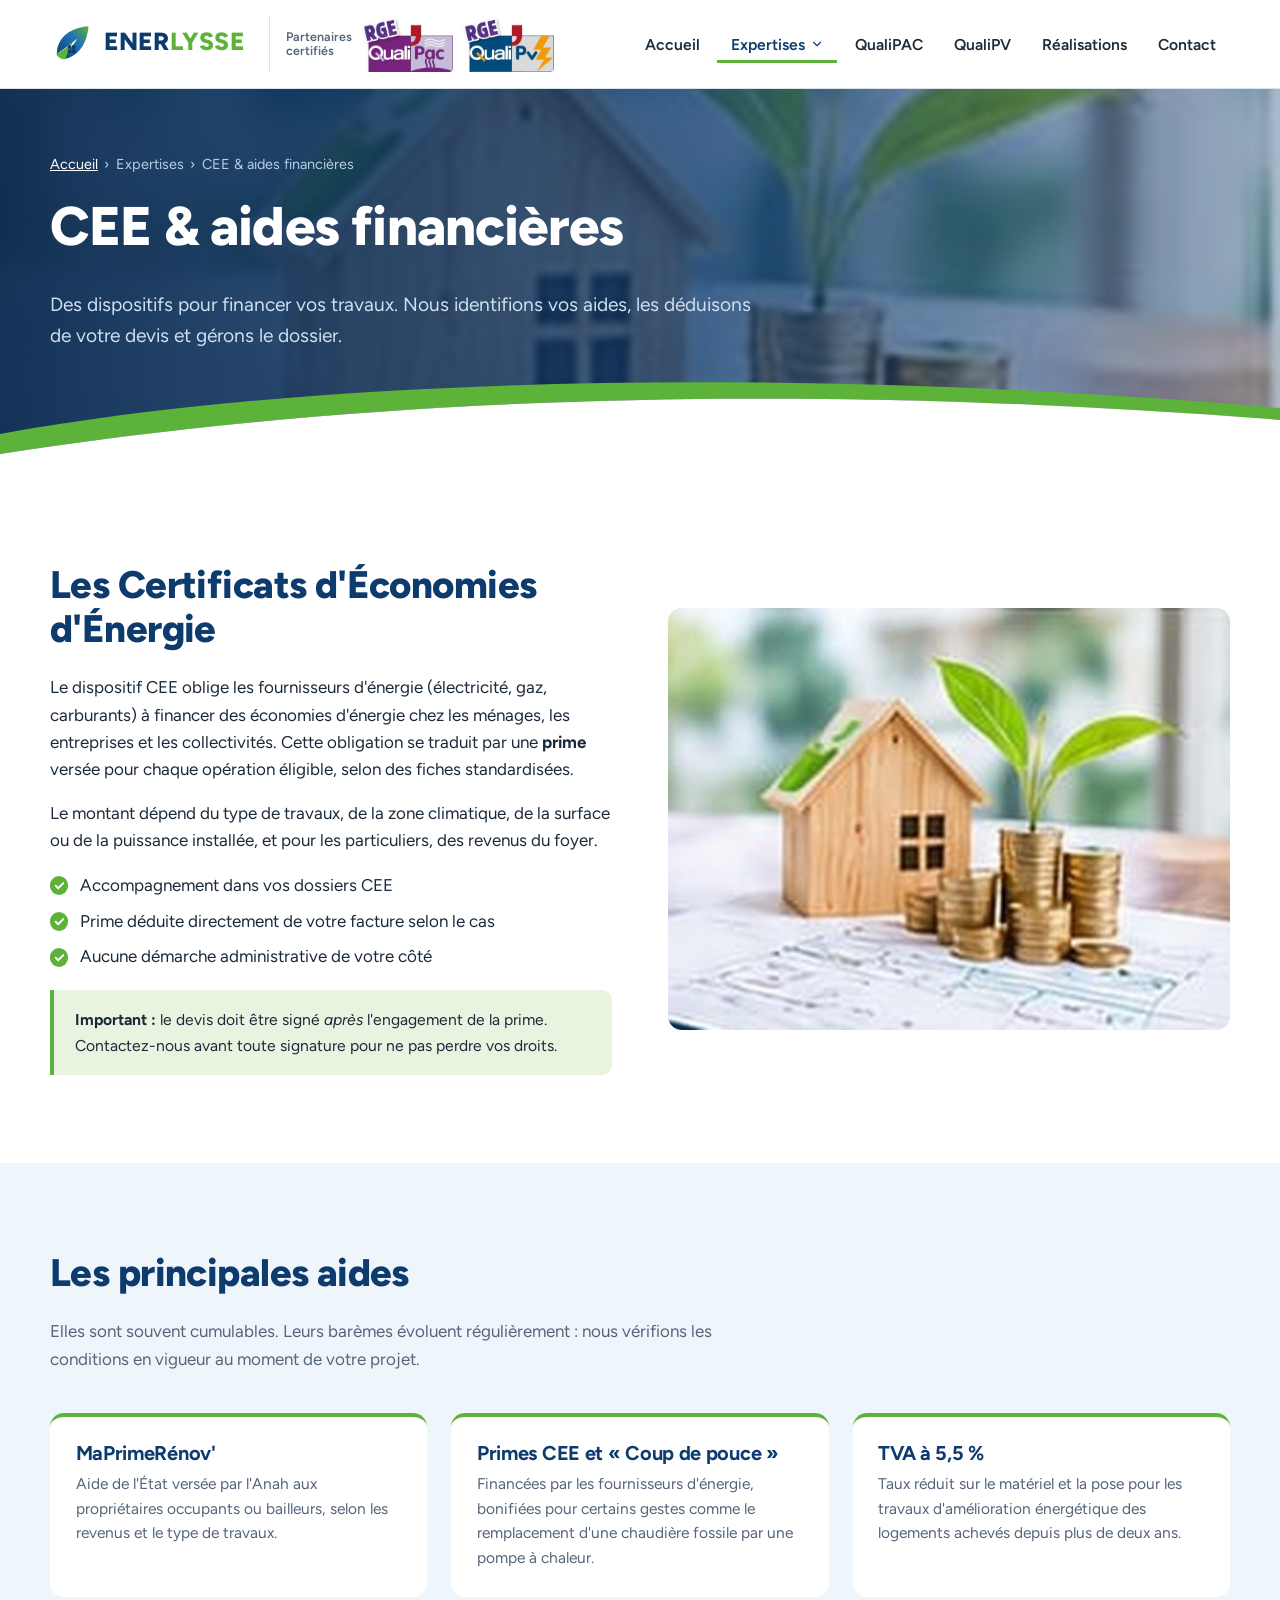
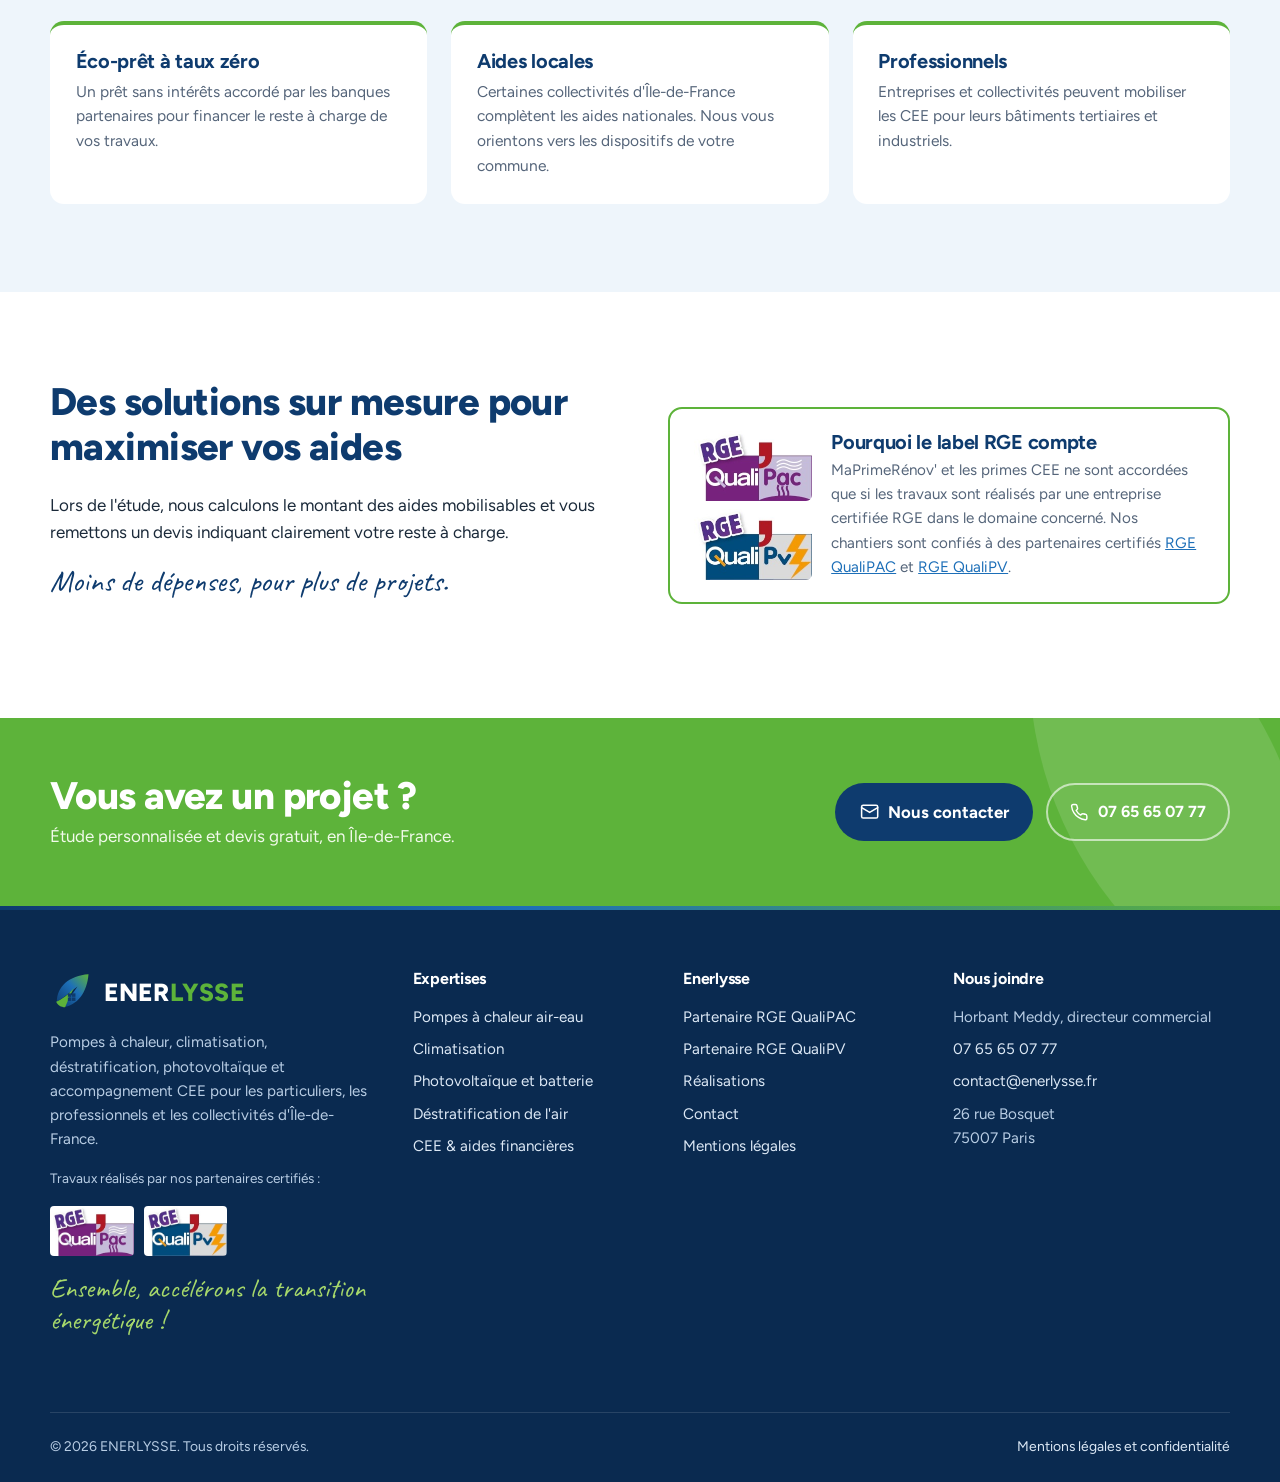
==== cee-aides.html @ 329e85dc "Version complete du site Enerlysse" ====
<!DOCTYPE html>
<html lang="fr">
<head>
<meta charset="utf-8">
<meta name="viewport" content="width=device-width, initial-scale=1">
<title>CEE, MaPrimeRénov' et aides à la rénovation énergétique | Enerlysse</title>
<meta name="description" content="Primes CEE, MaPrimeRénov', TVA réduite, éco-PTZ : Enerlysse identifie vos aides et monte vos dossiers pour vos travaux de pompe à chaleur, climatisation et déstratification.">
<meta property="og:title" content="CEE, MaPrimeRénov' et aides à la rénovation énergétique | Enerlysse">
<meta property="og:description" content="Primes CEE, MaPrimeRénov', TVA réduite, éco-PTZ : Enerlysse identifie vos aides et monte vos dossiers pour vos travaux de pompe à chaleur, climatisation et déstratification.">
<meta property="og:type" content="website">
<meta property="og:locale" content="fr_FR">
<meta name="theme-color" content="#0E3B6E">
<link rel="icon" href="assets/img/favicon.svg" type="image/svg+xml">
<link rel="preconnect" href="https://fonts.googleapis.com">
<link rel="preconnect" href="https://fonts.gstatic.com" crossorigin>
<link href="https://fonts.googleapis.com/css2?family=Caveat:wght@600&family=Figtree:wght@400;500;600;700;800&display=swap" rel="stylesheet">
<link rel="stylesheet" href="assets/css/style.css">
</head>
<body>
<a class="skip-link" href="#contenu">Aller au contenu</a>
<header class="site-header">
  <div class="wrap header-inner">
    <a class="brand" href="index.html" aria-label="Enerlysse, retour à l'accueil">
      <img src="assets/img/logo.svg" alt="" width="44" height="44">
      <span><span class="brand-name">ENER<span>LYSSE</span></span><span class="brand-tag">Énergies d'aujourd'hui pour un avenir durable</span></span>
    </a>
    <div class="header-rge" aria-label="Nos partenaires installateurs certifiés RGE">
      <span class="header-rge-label">Partenaires<br>certifiés</span>
      <a href="qualipac.html" title="Partenaire certifié RGE QualiPAC"><img src="assets/img/rge-qualipac.jpg" alt="RGE QualiPAC" width="67" height="40"></a>
      <a href="qualipv.html" title="Partenaire certifié RGE QualiPV"><img src="assets/img/rge-qualipv.jpg" alt="RGE QualiPV" width="67" height="40"></a>
    </div>
    <nav class="main-nav" id="main-nav" aria-label="Navigation principale">
      <ul>
        <li><a href="index.html">Accueil</a></li><li class="has-sub is-current"><button type="button" aria-expanded="false" aria-controls="sub-expertises">Expertises <svg class="chev" viewBox="0 0 24 24" fill="none" stroke="currentColor" stroke-width="1.9" stroke-linecap="round" stroke-linejoin="round" aria-hidden="true"><path d="m6 9 6 6 6-6"/></svg></button><ul class="submenu" id="sub-expertises"><li><a href="pompes-a-chaleur.html">Pompes à chaleur<small>Chauffage et eau chaude</small></a></li><li><a href="climatisation.html">Climatisation<small>Réversible, murale, cassette, gainable</small></a></li><li><a href="photovoltaique.html">Photovoltaïque<small>Production, autoconsommation, batterie</small></a></li><li><a href="destratification.html">Déstratification de l'air<small>Grands volumes, entrepôts, gymnases</small></a></li><li><a href="cee-aides.html" aria-current="page">CEE & aides financières<small>MaPrimeRénov', primes CEE</small></a></li></ul></li><li><a href="qualipac.html">QualiPAC</a></li><li><a href="qualipv.html">QualiPV</a></li><li><a href="realisations.html">Réalisations</a></li><li><a href="contact.html">Contact</a></li>
      </ul>
      <div class="nav-mobile-cta"><a class="btn btn-green" href="tel:+33765650777"><svg viewBox="0 0 24 24" fill="none" stroke="currentColor" stroke-width="1.9" stroke-linecap="round" stroke-linejoin="round" aria-hidden="true"><path d="M22 16.9v3a2 2 0 0 1-2.2 2 19.8 19.8 0 0 1-8.6-3.1 19.5 19.5 0 0 1-6-6A19.8 19.8 0 0 1 2.1 4.2 2 2 0 0 1 4.1 2h3a2 2 0 0 1 2 1.7c.1.9.4 1.8.7 2.7a2 2 0 0 1-.5 2.1L8 9.8a16 16 0 0 0 6 6l1.3-1.3a2 2 0 0 1 2.1-.4c.9.3 1.8.6 2.7.7a2 2 0 0 1 1.7 2Z"/></svg> 07 65 65 07 77</a></div>
    </nav>
    <a class="header-phone" href="tel:+33765650777"><svg viewBox="0 0 24 24" fill="none" stroke="currentColor" stroke-width="1.9" stroke-linecap="round" stroke-linejoin="round" aria-hidden="true"><path d="M22 16.9v3a2 2 0 0 1-2.2 2 19.8 19.8 0 0 1-8.6-3.1 19.5 19.5 0 0 1-6-6A19.8 19.8 0 0 1 2.1 4.2 2 2 0 0 1 4.1 2h3a2 2 0 0 1 2 1.7c.1.9.4 1.8.7 2.7a2 2 0 0 1-.5 2.1L8 9.8a16 16 0 0 0 6 6l1.3-1.3a2 2 0 0 1 2.1-.4c.9.3 1.8.6 2.7.7a2 2 0 0 1 1.7 2Z"/></svg> 07 65 65 07 77</a>
    <button class="nav-toggle" type="button" aria-expanded="false" aria-controls="main-nav" aria-label="Ouvrir le menu"><svg viewBox="0 0 24 24" fill="none" stroke="currentColor" stroke-width="1.9" stroke-linecap="round" stroke-linejoin="round" aria-hidden="true"><path d="M4 6h16M4 12h16M4 18h16"/></svg></button>
  </div>
</header>
<main id="contenu">
<section class="page-hero has-img" style="background-image:url(assets/img/cee-maison.jpg)">
  <div class="wrap">
    <nav class="breadcrumb" aria-label="Fil d'Ariane"><a href="index.html">Accueil</a><span aria-hidden="true">›</span>Expertises<span aria-hidden="true">›</span>CEE & aides financières</nav>
    <h1>CEE & aides financières</h1>
    <p class="lead">Des dispositifs pour financer vos travaux. Nous identifions vos aides, les déduisons de votre devis et gérons le dossier.</p>
  </div>
  <svg class="hero-swoosh" viewBox="0 0 1440 120" preserveAspectRatio="none" aria-hidden="true">
    <path d="M0 78 C 360 20, 900 10, 1440 52 L1440 64 C 900 26, 420 40, 0 98 Z" fill="#5DB33A"/>
    <path d="M0 98 C 420 40, 900 26, 1440 64 L1440 120 L0 120 Z" fill="#fff"/>
  </svg>
</section>
<section class="section">
  <div class="wrap split">
    <div>
      <h2>Les Certificats d'Économies d'Énergie</h2>
      <p>Le dispositif CEE oblige les fournisseurs d'énergie (électricité, gaz, carburants) à financer des économies d'énergie chez les ménages, les entreprises et les collectivités. Cette obligation se traduit par une <strong>prime</strong> versée pour chaque opération éligible, selon des fiches standardisées.</p>
      <p>Le montant dépend du type de travaux, de la zone climatique, de la surface ou de la puissance installée, et pour les particuliers, des revenus du foyer.</p>
      <ul class="checks">
        <li>Accompagnement dans vos dossiers CEE</li>
        <li>Prime déduite directement de votre facture selon le cas</li>
        <li>Aucune démarche administrative de votre côté</li>
      </ul>
      <div class="note"><strong>Important :</strong> le devis doit être signé <em>après</em> l'engagement de la prime. Contactez-nous avant toute signature pour ne pas perdre vos droits.</div>
    </div>
    <div class="photo"><img src="assets/img/cee-maison.jpg" alt="Maquette de maison et pièces de monnaie symbolisant les économies" width="426" height="300"></div>
  </div>
</section>

<section class="section section-sky">
  <div class="wrap">
    <div class="section-head"><h2>Les principales aides</h2><p>Elles sont souvent cumulables. Leurs barèmes évoluent régulièrement : nous vérifions les conditions en vigueur au moment de votre projet.</p></div>
    <div class="aid-grid">
      <div class="aid"><h3>MaPrimeRénov'</h3><p>Aide de l'État versée par l'Anah aux propriétaires occupants ou bailleurs, selon les revenus et le type de travaux.</p></div>
      <div class="aid"><h3>Primes CEE et « Coup de pouce »</h3><p>Financées par les fournisseurs d'énergie, bonifiées pour certains gestes comme le remplacement d'une chaudière fossile par une pompe à chaleur.</p></div>
      <div class="aid"><h3>TVA à 5,5 %</h3><p>Taux réduit sur le matériel et la pose pour les travaux d'amélioration énergétique des logements achevés depuis plus de deux ans.</p></div>
      <div class="aid"><h3>Éco-prêt à taux zéro</h3><p>Un prêt sans intérêts accordé par les banques partenaires pour financer le reste à charge de vos travaux.</p></div>
      <div class="aid"><h3>Aides locales</h3><p>Certaines collectivités d'Île-de-France complètent les aides nationales. Nous vous orientons vers les dispositifs de votre commune.</p></div>
      <div class="aid"><h3>Professionnels</h3><p>Entreprises et collectivités peuvent mobiliser les CEE pour leurs bâtiments tertiaires et industriels.</p></div>
    </div>
  </div>
</section>

<section class="section">
  <div class="wrap split reverse">
    <div class="cert-card"><div class="cert-logos"><a href="qualipac.html"><img src="assets/img/rge-qualipac.jpg" alt="RGE QualiPAC" width="118" height="70"></a><a href="qualipv.html"><img src="assets/img/rge-qualipv.jpg" alt="RGE QualiPV" width="118" height="70"></a></div><div><h3>Pourquoi le label RGE compte</h3><p>MaPrimeRénov' et les primes CEE ne sont accordées que si les travaux sont réalisés par une entreprise certifiée RGE dans le domaine concerné. Nos chantiers sont confiés à des partenaires certifiés <a href="qualipac.html">RGE QualiPAC</a> et <a href="qualipv.html">RGE QualiPV</a>.</p></div></div>
    <div>
      <h2>Des solutions sur mesure pour maximiser vos aides</h2>
      <p>Lors de l'étude, nous calculons le montant des aides mobilisables et vous remettons un devis indiquant clairement votre reste à charge.</p>
      <p class="script">Moins de dépenses, pour plus de projets.</p>
    </div>
  </div>
</section>

<section class="cta-band">
  <div class="wrap cta-inner">
    <div>
      <h2>Vous avez un projet&nbsp;?</h2>
      <p>Étude personnalisée et devis gratuit, en Île-de-France.</p>
    </div>
    <div style="display:flex;gap:.8rem;flex-wrap:wrap">
      <a class="btn btn-navy" href="contact.html"><svg viewBox="0 0 24 24" fill="none" stroke="currentColor" stroke-width="1.9" stroke-linecap="round" stroke-linejoin="round" aria-hidden="true"><rect x="2" y="4" width="20" height="16" rx="2"/><path d="m22 7-10 6L2 7"/></svg> Nous contacter</a>
      <a class="btn btn-ghost" href="tel:+33765650777"><svg viewBox="0 0 24 24" fill="none" stroke="currentColor" stroke-width="1.9" stroke-linecap="round" stroke-linejoin="round" aria-hidden="true"><path d="M22 16.9v3a2 2 0 0 1-2.2 2 19.8 19.8 0 0 1-8.6-3.1 19.5 19.5 0 0 1-6-6A19.8 19.8 0 0 1 2.1 4.2 2 2 0 0 1 4.1 2h3a2 2 0 0 1 2 1.7c.1.9.4 1.8.7 2.7a2 2 0 0 1-.5 2.1L8 9.8a16 16 0 0 0 6 6l1.3-1.3a2 2 0 0 1 2.1-.4c.9.3 1.8.6 2.7.7a2 2 0 0 1 1.7 2Z"/></svg> 07 65 65 07 77</a>
    </div>
  </div>
</section>
</main>
<footer class="site-footer">
  <div class="wrap">
    <div class="footer-grid">
      <div>
        <a class="brand" href="index.html"><img src="assets/img/logo.svg" alt="" width="40" height="40"><span class="brand-name">ENER<span>LYSSE</span></span></a>
        <p style="margin-top:1rem">Pompes à chaleur, climatisation, déstratification, photovoltaïque et accompagnement CEE pour les particuliers, les professionnels et les collectivités d'Île-de-France.</p>
        <p class="footer-rge-note">Travaux réalisés par nos partenaires certifiés :</p><div class="footer-certs"><a href="qualipac.html"><img src="assets/img/rge-qualipac.jpg" alt="RGE QualiPAC" width="84" height="50"></a><a href="qualipv.html"><img src="assets/img/rge-qualipv.jpg" alt="RGE QualiPV" width="84" height="50"></a></div>
        <p class="script">Ensemble, accélérons la transition énergétique&nbsp;!</p>
      </div>
      <div>
        <h3>Expertises</h3>
        <ul>
          <li><a href="pompes-a-chaleur.html">Pompes à chaleur air-eau</a></li>
          <li><a href="climatisation.html">Climatisation</a></li>
          <li><a href="photovoltaique.html">Photovoltaïque et batterie</a></li>
          <li><a href="destratification.html">Déstratification de l'air</a></li>
          <li><a href="cee-aides.html">CEE & aides financières</a></li>
        </ul>
      </div>
      <div>
        <h3>Enerlysse</h3>
        <ul>
          <li><a href="qualipac.html">Partenaire RGE QualiPAC</a></li>
          <li><a href="qualipv.html">Partenaire RGE QualiPV</a></li>
          <li><a href="realisations.html">Réalisations</a></li>
          <li><a href="contact.html">Contact</a></li>
          <li><a href="mentions-legales.html">Mentions légales</a></li>
        </ul>
      </div>
      <div>
        <h3>Nous joindre</h3>
        <ul>
          <li>Horbant Meddy, directeur commercial</li>
          <li><a href="tel:+33765650777">07 65 65 07 77</a></li>
          <li><a href="mailto:contact@enerlysse.fr">contact@enerlysse.fr</a></li>
          <li>26 rue Bosquet<br>75007 Paris</li>
        </ul>
      </div>
    </div>
    <div class="footer-bottom">
      <span>© <span id="year">2026</span> ENERLYSSE. Tous droits réservés.</span>
      <a href="mentions-legales.html">Mentions légales et confidentialité</a>
    </div>
  </div>
</footer>
<script src="assets/js/main.js"></script>
</body>
</html>
---- assets/css/style.css ----
/* ==========================================================
   ENERLYSSE — Feuille de style principale
   Couleurs reprises de la plaquette (bleu marine + vert feuille)
   ========================================================== */

:root {
  --navy: #0E3B6E;
  --navy-deep: #0A2A50;
  --blue: #1D6FB8;
  --green: #5DB33A;
  --green-dark: #3F8A22;
  --green-soft: #E8F4DF;
  --sky: #EEF5FB;
  --ink: #1B2A3A;
  --muted: #55657A;
  --line: #D9E3EE;
  --white: #FFFFFF;

  --font: "Figtree", system-ui, -apple-system, "Segoe UI", Roboto, sans-serif;
  --script: "Caveat", "Segoe Script", cursive;

  --wrap: 1180px;
  --radius: 14px;
  --header-h: 76px;
}

*,
*::before,
*::after { box-sizing: border-box; }

html { scroll-behavior: smooth; scroll-padding-top: calc(var(--header-h) + 12px); }
@media (prefers-reduced-motion: reduce) {
  html { scroll-behavior: auto; }
  *, *::before, *::after { animation: none !important; transition: none !important; }
}

body {
  margin: 0;
  font-family: var(--font);
  font-size: 1.0625rem;
  line-height: 1.6;
  color: var(--ink);
  background: var(--white);
  -webkit-font-smoothing: antialiased;
}

img, video { max-width: 100%; display: block; }
a { color: var(--blue); }
a:hover { color: var(--navy); }

:focus-visible { outline: 3px solid var(--green); outline-offset: 3px; border-radius: 4px; }

h1, h2, h3, h4 { line-height: 1.15; margin: 0 0 .6em; color: var(--navy); letter-spacing: -0.015em; }
h1 { font-size: clamp(2.1rem, 4.4vw, 3.4rem); font-weight: 800; }
h2 { font-size: clamp(1.7rem, 3vw, 2.4rem); font-weight: 800; }
h3 { font-size: 1.25rem; font-weight: 700; }
p { margin: 0 0 1em; }

.wrap { width: min(100% - 2.5rem, var(--wrap)); margin-inline: auto; }
.narrow { max-width: 68ch; }
.lead { font-size: 1.2rem; color: var(--muted); max-width: 60ch; }
.script { font-family: var(--script); font-size: 1.9rem; color: var(--navy); line-height: 1.2; }

.skip-link { position: absolute; left: -9999px; top: 0; background: var(--navy); color: #fff; padding: .7rem 1rem; z-index: 200; }
.skip-link:focus { left: 1rem; top: 1rem; }

/* ---------- Boutons ---------- */
.btn {
  display: inline-flex; align-items: center; gap: .55rem;
  padding: .85rem 1.4rem; border-radius: 999px;
  font-weight: 700; font-size: 1rem; text-decoration: none;
  border: 2px solid transparent; cursor: pointer; font-family: inherit;
  transition: background-color .2s, color .2s, border-color .2s;
}
.btn svg { width: 1.15em; height: 1.15em; flex: none; }
.btn-green { background: var(--green); color: #fff; }
.btn-green:hover { background: var(--green-dark); color: #fff; }
.btn-ghost { border-color: rgba(255,255,255,.6); color: #fff; }
.btn-ghost:hover { background: #fff; color: var(--navy); }
.btn-navy { background: var(--navy); color: #fff; }
.btn-navy:hover { background: var(--navy-deep); color: #fff; }

/* ---------- En-tête ---------- */
.site-header {
  position: sticky; top: 0; z-index: 100;
  background: rgba(255,255,255,.97);
  border-bottom: 1px solid var(--line);
  backdrop-filter: saturate(1.4) blur(6px);
}
.header-inner { display: flex; align-items: center; justify-content: space-between; gap: 1.5rem; min-height: var(--header-h); }

.brand { display: flex; align-items: center; gap: .6rem; text-decoration: none; }
.brand img { width: 44px; height: 44px; }
.brand-name { font-size: 1.55rem; font-weight: 800; letter-spacing: .01em; color: var(--navy); line-height: 1; }
.brand-name span { color: var(--green); }
.brand-tag { display: block; font-size: .72rem; font-weight: 500; color: var(--muted); letter-spacing: .02em; margin-top: 3px; }

.main-nav ul { list-style: none; margin: 0; padding: 0; display: flex; align-items: center; gap: .25rem; }
.main-nav a, .main-nav button {
  display: inline-flex; align-items: center; gap: .3rem;
  padding: .6rem .85rem; border-radius: 8px;
  font: 600 .98rem var(--font); color: var(--ink); text-decoration: none;
  background: none; border: 0; cursor: pointer;
}
.main-nav a:hover, .main-nav button:hover { color: var(--navy); background: var(--sky); }
.main-nav a[aria-current="page"], .main-nav .is-current > button { color: var(--navy); box-shadow: inset 0 -3px 0 var(--green); border-radius: 8px 8px 0 0; }
.main-nav .chev { width: 14px; height: 14px; transition: transform .2s; }

.has-sub { position: relative; }
.submenu {
  position: absolute; top: calc(100% + 6px); left: 0; min-width: 290px;
  background: #fff; border: 1px solid var(--line); border-radius: 12px;
  box-shadow: 0 18px 40px -18px rgba(10,42,80,.35);
  padding: .5rem; display: none;
}
.main-nav .submenu { display: none; flex-direction: column; align-items: stretch; gap: 0; }
.has-sub.open > .submenu { display: flex; }
.has-sub.open .chev { transform: rotate(180deg); }
.submenu a { display: flex; flex-direction: column; align-items: flex-start; gap: 0; padding: .65rem .8rem; }
.submenu small { font-weight: 500; color: var(--muted); font-size: .82rem; }

.header-phone { display: inline-flex; align-items: center; gap: .5rem; font-weight: 800; color: var(--navy); text-decoration: none; white-space: nowrap; }
.header-phone svg { width: 20px; height: 20px; color: var(--green); }

.nav-toggle { display: none; background: none; border: 0; padding: .5rem; cursor: pointer; color: var(--navy); }
.nav-toggle svg { width: 28px; height: 28px; }

@media (max-width: 1180px) {
  .nav-toggle { display: block; }
  .header-phone { display: none; }
  .main-nav {
    position: fixed; inset: var(--header-h) 0 0 0; background: #fff;
    padding: 1rem 1.25rem 2rem; overflow-y: auto;
    transform: translateX(100%); transition: transform .25s ease; visibility: hidden;
  }
  .main-nav.open { transform: none; visibility: visible; }
  .main-nav ul { flex-direction: column; align-items: stretch; }
  .main-nav a, .main-nav button { width: 100%; justify-content: space-between; padding: .9rem .6rem; font-size: 1.08rem; }
  .main-nav a[aria-current="page"], .main-nav .is-current > button { box-shadow: inset 4px 0 0 var(--green); border-radius: 0; }
  .submenu { position: static; box-shadow: none; border: 0; border-left: 2px solid var(--line); border-radius: 0; margin-left: .6rem; padding: 0 0 0 .5rem; min-width: 0; }
  .nav-mobile-cta { display: block !important; margin-top: 1.5rem; }
}
.nav-mobile-cta { display: none; }

/* ---------- Héros (accueil) ---------- */
.hero { position: relative; background: var(--navy); color: #fff; overflow: hidden; }
.hero-grid { display: grid; grid-template-columns: 1.05fr 1fr; min-height: 560px; }
.hero-copy { padding: 4.5rem 3rem 7rem max(1.25rem, calc((100vw - var(--wrap)) / 2)); display: flex; flex-direction: column; justify-content: center; position: relative; z-index: 2; }
.hero h1 { color: #fff; max-width: 15ch; }
.hero .lead { color: #CFE0F2; }
.hero-actions { display: flex; flex-wrap: wrap; gap: .8rem; margin-top: 1.4rem; }
.hero-media { position: relative; }
.hero-media img { width: 100%; height: 100%; object-fit: cover; }
.hero-media::before { content: ""; position: absolute; inset: 0; background: linear-gradient(90deg, var(--navy) 0%, rgba(14,59,110,0) 28%); z-index: 1; }
.hero-swoosh { position: absolute; left: 0; right: 0; bottom: -1px; width: 100%; height: 120px; z-index: 3; pointer-events: none; }

@media (max-width: 860px) {
  .hero-grid { grid-template-columns: 1fr; min-height: 0; }
  .hero-media { order: -1; height: 260px; }
  .hero-media::before { background: linear-gradient(0deg, var(--navy) 0%, rgba(14,59,110,0) 45%); }
  .hero-copy { padding: 1rem 1.25rem 6rem; }
  .hero-swoosh { height: 70px; }
}

/* ---------- Bandeau expertises ---------- */
.expertise-strip { position: relative; z-index: 4; margin-top: -2.5rem; }
.expertise-strip ul { list-style: none; margin: 0; padding: 0; display: grid; grid-template-columns: repeat(5, 1fr); gap: 1px; background: var(--line); border-radius: var(--radius); box-shadow: 0 24px 50px -28px rgba(10,42,80,.45); border: 1px solid var(--line); overflow: hidden; }
.expertise-strip li + li { border-left: 1px solid var(--line); }
.expertise-strip a { display: flex; gap: .9rem; align-items: center; padding: 1.35rem 1.25rem; text-decoration: none; color: var(--ink); height: 100%; transition: background-color .2s; }
.expertise-strip a:hover { background: var(--green-soft); color: var(--ink); }
.expertise-strip strong { display: block; color: var(--navy); font-size: 1.02rem; }
.expertise-strip .sub { font-size: .88rem; color: var(--muted); line-height: 1.35; display: block; }
.ico { flex: none; width: 52px; height: 52px; border-radius: 50%; background: var(--green-soft); color: var(--green-dark); display: grid; place-items: center; }
.ico svg { width: 26px; height: 26px; }
@media (max-width: 860px) {
  .expertise-strip ul { grid-template-columns: 1fr 1fr; }
  .expertise-strip li:nth-child(3) { border-left: 0; }
  .expertise-strip li:nth-child(n+3) { border-top: 1px solid var(--line); }
}
@media (max-width: 520px) {
  .expertise-strip ul { grid-template-columns: 1fr; }
  .expertise-strip li + li { border-left: 0; border-top: 1px solid var(--line); }
}

/* ---------- Sections ---------- */
.section { padding: 5.5rem 0; }
.section-sky { background: var(--sky); }
.section-navy { background: var(--navy); color: #DCE8F5; }
.section-navy h2, .section-navy h3 { color: #fff; }
.section-head { margin-bottom: 2.5rem; }
.section-head p { color: var(--muted); max-width: 62ch; }
.section-navy .section-head p { color: #B8CDE4; }

.split { display: grid; grid-template-columns: 1fr 1fr; gap: 3.5rem; align-items: center; }
.split.reverse > :first-child { order: 2; }
@media (max-width: 860px) { .split { grid-template-columns: 1fr; gap: 2rem; } .split.reverse > :first-child { order: 0; } }

.photo { border-radius: var(--radius); overflow: hidden; aspect-ratio: 4 / 3; background: var(--sky); }
.photo img { width: 100%; height: 100%; object-fit: cover; }

/* Liste à coches */
.checks { list-style: none; padding: 0; margin: 0 0 1.2rem; }
.checks li { position: relative; padding-left: 1.9rem; margin-bottom: .55rem; }
.checks li::before {
  content: ""; position: absolute; left: 0; top: .28em; width: 1.15rem; height: 1.15rem; border-radius: 50%;
  background: var(--green) url("data:image/svg+xml,%3Csvg xmlns='http://www.w3.org/2000/svg' viewBox='0 0 24 24' fill='none' stroke='white' stroke-width='3.5' stroke-linecap='round' stroke-linejoin='round'%3E%3Cpath d='M5 12.5l4.5 4.5L19 7.5'/%3E%3C/svg%3E") center / 70% no-repeat;
}

/* Vidéo de présentation */
.video-frame { position: relative; border-radius: var(--radius); overflow: hidden; background: var(--navy-deep); aspect-ratio: 16 / 9; box-shadow: 0 30px 60px -30px rgba(10,42,80,.6); }
.video-frame video { width: 100%; height: 100%; object-fit: cover; }
.video-fallback { position: absolute; inset: 0; display: none; place-items: center; text-align: center; padding: 1.5rem; color: #fff; background: linear-gradient(0deg, rgba(10,42,80,.88), rgba(10,42,80,.55)), url("../img/batiment.jpg") center / cover; }
.video-frame.no-video .video-fallback { display: grid; }
.video-frame.no-video video { display: none; }
.video-fallback .play { width: 74px; height: 74px; border-radius: 50%; background: var(--green); display: grid; place-items: center; margin: 0 auto 1rem; }
.video-fallback .play svg { width: 30px; height: 30px; margin-left: 4px; }
.video-fallback p { margin: 0; font-weight: 600; }
.video-fallback small { color: #B8CDE4; }

/* Démarche — étapes séquentielles */
.steps { list-style: none; margin: 0; padding: 0; display: grid; grid-template-columns: repeat(5, 1fr); gap: 1.5rem; counter-reset: step; position: relative; }
.steps::before { content: ""; position: absolute; top: 28px; left: 28px; right: calc((100% - 6rem) / 5 - 28px); height: 2px; background: repeating-linear-gradient(90deg, rgba(255,255,255,.35) 0 8px, transparent 8px 14px); }
.steps li { counter-increment: step; position: relative; }
.steps li::before {
  content: counter(step); display: grid; place-items: center; width: 56px; height: 56px; border-radius: 50%;
  background: var(--navy); border: 2px solid var(--green); color: #fff; font-weight: 800; font-size: 1.3rem; margin-bottom: 1rem; position: relative;
}
.steps h3 { font-size: 1.08rem; margin-bottom: .35rem; }
.steps p { font-size: .95rem; margin: 0; }
@media (max-width: 960px) {
  .steps { grid-template-columns: 1fr; gap: 1.25rem; }
  .steps::before { top: 0; bottom: 0; left: 27px; right: auto; width: 2px; height: auto; background: repeating-linear-gradient(180deg, rgba(255,255,255,.35) 0 8px, transparent 8px 14px); }
  .steps li { display: grid; grid-template-columns: 56px 1fr; column-gap: 1.1rem; }
  .steps li::before { grid-row: span 2; margin: 0; }
}

/* Atouts */
.reasons { display: grid; grid-template-columns: repeat(2, 1fr); gap: 1.6rem 2.5rem; }
.reason { display: flex; gap: 1rem; }
.reason h3 { font-size: 1.08rem; margin-bottom: .25rem; }
.reason p { margin: 0; color: var(--muted); font-size: .97rem; }
@media (max-width: 700px) { .reasons { grid-template-columns: 1fr; } }

/* Badge certification */
.cert-card { display: flex; align-items: center; gap: 1.2rem; padding: 1.4rem 1.5rem; border: 2px solid var(--green); border-radius: var(--radius); background: #fff; }
.cert-seal { flex: none; width: 92px; height: 92px; }
.cert-card h3 { margin: 0 0 .2rem; }
.cert-card p { margin: 0; color: var(--muted); font-size: .95rem; }

/* Aides */
.aid-grid { display: grid; grid-template-columns: repeat(3, 1fr); gap: 1.5rem; }
.aid { padding: 1.6rem; background: #fff; border-radius: var(--radius); border-top: 4px solid var(--green); }
.aid h3 { margin-bottom: .4rem; }
.aid p { margin: 0; color: var(--muted); font-size: .97rem; }
@media (max-width: 860px) { .aid-grid { grid-template-columns: 1fr; } }

/* Zone d'intervention */
.zone { position: relative; border-radius: var(--radius); overflow: hidden; color: #fff; }
.zone img { position: absolute; inset: 0; width: 100%; height: 100%; object-fit: cover; }
.zone::after { content: ""; position: absolute; inset: 0; background: linear-gradient(90deg, rgba(10,42,80,.92) 0%, rgba(10,42,80,.6) 55%, rgba(10,42,80,.15) 100%); }
.zone-body { position: relative; z-index: 1; padding: 3.5rem 2.5rem; max-width: 560px; }
.zone h2 { color: #fff; }
.zone p { color: #DCE8F5; }

/* CTA final */
.cta-band { background: var(--green); color: #fff; padding: 3.5rem 0; position: relative; overflow: hidden; }
.cta-band::before { content: ""; position: absolute; right: -80px; top: -120px; width: 380px; height: 380px; border-radius: 0 100% 0 100%; background: rgba(255,255,255,.12); transform: rotate(18deg); }
.cta-inner { display: flex; align-items: center; justify-content: space-between; gap: 2rem; flex-wrap: wrap; position: relative; }
.cta-band h2 { color: #fff; margin: 0 0 .3rem; }
.cta-band p { margin: 0; color: #F1FAEA; }
.cta-band .btn-navy { font-size: 1.05rem; }

/* ---------- En-tête de page intérieure ---------- */
.page-hero { position: relative; background: var(--navy); color: #fff; padding: 4rem 0 6.5rem; overflow: hidden; }
.page-hero.has-img { background-color: var(--navy); background-position: center; background-size: cover; }
.page-hero.has-img::before { content: ""; position: absolute; inset: 0; background: linear-gradient(90deg, rgba(10,42,80,.95) 0%, rgba(14,59,110,.78) 55%, rgba(14,59,110,.35) 100%); }
.page-hero .wrap { position: relative; z-index: 2; }
.page-hero h1 { color: #fff; max-width: 20ch; }
.page-hero .lead { color: #CFE0F2; }
.breadcrumb { font-size: .9rem; margin-bottom: 1.2rem; color: #B8CDE4; }
.breadcrumb a { color: #fff; }
.breadcrumb span[aria-hidden] { margin: 0 .4rem; }

/* Sommaire interne (onglets de page) */
.subnav { border-bottom: 1px solid var(--line); background: #fff; position: sticky; top: var(--header-h); z-index: 50; }
.subnav ul { list-style: none; margin: 0; padding: 0; display: flex; gap: .3rem; overflow-x: auto; scrollbar-width: none; }
.subnav a { display: block; padding: 1rem .9rem; font-weight: 600; text-decoration: none; color: var(--muted); white-space: nowrap; border-bottom: 3px solid transparent; }
.subnav a:hover { color: var(--navy); border-bottom-color: var(--green); }

/* Types (PAC, clim) */
.types { display: grid; grid-template-columns: repeat(3, 1fr); gap: 1.5rem; }
.type { padding: 1.75rem; border: 1px solid var(--line); border-radius: var(--radius); background: #fff; display: flex; flex-direction: column; }
.type h3 { display: flex; align-items: center; gap: .7rem; }
.type p { color: var(--muted); font-size: .98rem; }
.type .checks { font-size: .95rem; margin-top: auto; }
.type.featured { border: 2px solid var(--green); }
.pill { display: inline-block; font-size: .78rem; font-weight: 700; color: var(--green-dark); background: var(--green-soft); padding: .2rem .65rem; border-radius: 999px; margin-bottom: .8rem; align-self: flex-start; }
@media (max-width: 960px) { .types { grid-template-columns: 1fr; } }

/* Encadré chiffres */
.facts { display: grid; grid-template-columns: repeat(3, 1fr); gap: 1.5rem; margin-top: 2rem; }
.fact { background: var(--sky); border-radius: var(--radius); padding: 1.4rem; }
.fact strong { display: block; font-size: 2rem; color: var(--navy); line-height: 1.1; margin-bottom: .3rem; }
.fact span { color: var(--muted); font-size: .95rem; }
@media (max-width: 700px) { .facts { grid-template-columns: 1fr; } }

.note { background: var(--green-soft); border-left: 4px solid var(--green); padding: 1.1rem 1.3rem; border-radius: 0 10px 10px 0; font-size: .98rem; }

/* FAQ */
.faq details { border-bottom: 1px solid var(--line); }
.faq summary { cursor: pointer; padding: 1.15rem 2.5rem 1.15rem 0; font-weight: 700; color: var(--navy); list-style: none; position: relative; }
.faq summary::-webkit-details-marker { display: none; }
.faq summary::after { content: "+"; position: absolute; right: .3rem; top: 50%; transform: translateY(-50%); font-size: 1.6rem; color: var(--green); font-weight: 400; }
.faq details[open] summary::after { content: "–"; }
.faq details p { color: var(--muted); padding-bottom: 1rem; margin: 0; }

/* Réalisations */
.filters { display: flex; flex-wrap: wrap; gap: .5rem; margin-bottom: 2rem; }
.filters button { font: 600 .95rem var(--font); padding: .55rem 1.1rem; border-radius: 999px; border: 1px solid var(--line); background: #fff; color: var(--ink); cursor: pointer; }
.filters button[aria-pressed="true"] { background: var(--navy); border-color: var(--navy); color: #fff; }
.gallery { display: grid; grid-template-columns: repeat(3, 1fr); gap: 1.5rem; }
.project { margin: 0; border-radius: var(--radius); overflow: hidden; background: #fff; border: 1px solid var(--line); }
.project[hidden] { display: none; }
.project img { aspect-ratio: 4 / 3; object-fit: cover; width: 100%; }
.project figcaption { padding: 1rem 1.2rem 1.2rem; }
.project figcaption strong { display: block; color: var(--navy); }
.project figcaption span { color: var(--muted); font-size: .92rem; }
@media (max-width: 960px) { .gallery { grid-template-columns: 1fr 1fr; } }
@media (max-width: 600px) { .gallery { grid-template-columns: 1fr; } }

/* Contact */
.contact-grid { display: grid; grid-template-columns: 1fr 1.3fr; gap: 3rem; align-items: start; }
@media (max-width: 900px) { .contact-grid { grid-template-columns: 1fr; } }
.contact-card { background: var(--navy); color: #DCE8F5; border-radius: var(--radius); padding: 2rem; }
.contact-card h2 { color: #fff; font-size: 1.6rem; }
.contact-list { list-style: none; margin: 1.5rem 0 0; padding: 0; }
.contact-list li { display: flex; gap: 1rem; align-items: flex-start; padding: .9rem 0; border-top: 1px solid rgba(255,255,255,.14); }
.contact-list svg { width: 22px; height: 22px; color: var(--green); flex: none; margin-top: 3px; }
.contact-list a { color: #fff; font-weight: 700; text-decoration: none; }
.contact-list a:hover { text-decoration: underline; color: #fff; }
.contact-list small { display: block; color: #B8CDE4; }

.form { display: grid; grid-template-columns: 1fr 1fr; gap: 1.1rem 1.2rem; }
.form .full { grid-column: 1 / -1; }
.field label { display: block; font-weight: 700; font-size: .95rem; margin-bottom: .35rem; color: var(--navy); }
.field label .opt { font-weight: 500; color: var(--muted); }
.field input, .field select, .field textarea {
  width: 100%; font: inherit; font-size: 1rem; padding: .8rem .95rem; border: 1.5px solid var(--line); border-radius: 10px; background: #fff; color: var(--ink);
}
.field textarea { min-height: 150px; resize: vertical; }
.field input:focus, .field select:focus, .field textarea:focus { outline: none; border-color: var(--blue); box-shadow: 0 0 0 3px rgba(29,111,184,.18); }
.field .err { display: none; color: #B42318; font-size: .88rem; margin-top: .3rem; }
.field.invalid input, .field.invalid select, .field.invalid textarea { border-color: #B42318; }
.field.invalid .err { display: block; }
.consent { display: flex; gap: .7rem; align-items: flex-start; font-size: .92rem; color: var(--muted); }
.consent input { width: 20px; height: 20px; margin-top: 2px; accent-color: var(--green); flex: none; }
.form-status { grid-column: 1 / -1; padding: 1rem 1.2rem; border-radius: 10px; display: none; }
.form-status.ok { display: block; background: var(--green-soft); color: var(--green-dark); font-weight: 600; }
.form-status.ko { display: block; background: #FDECEA; color: #B42318; font-weight: 600; }
@media (max-width: 600px) { .form { grid-template-columns: 1fr; } }

.map-frame { border-radius: var(--radius); overflow: hidden; border: 1px solid var(--line); aspect-ratio: 16 / 7; margin-top: 3rem; }
.map-frame iframe { width: 100%; height: 100%; border: 0; }

/* ---------- Pied de page ---------- */
.site-footer { background: var(--navy-deep); color: #B8CDE4; padding: 4rem 0 1.5rem; font-size: .95rem; position: relative; }
.site-footer::before { content: ""; position: absolute; top: 0; left: 0; right: 0; height: 4px; background: linear-gradient(90deg, var(--navy) 0%, var(--blue) 40%, var(--green) 100%); }
.footer-grid { display: grid; grid-template-columns: 1.4fr 1fr 1fr 1.2fr; gap: 2.5rem; }
.site-footer h3 { color: #fff; font-size: 1rem; margin-bottom: 1rem; }
.site-footer ul { list-style: none; margin: 0; padding: 0; }
.site-footer li { margin-bottom: .5rem; }
.site-footer a { color: #DCE8F5; text-decoration: none; }
.site-footer a:hover { color: #fff; text-decoration: underline; }
.site-footer .brand-name { color: #fff; }
.site-footer .script { color: #A6D86B; font-size: 1.7rem; margin-top: 1rem; }
.footer-certs { display: flex; gap: .6rem; margin-top: 1rem; flex-wrap: wrap; }
.footer-certs span { border: 1px solid rgba(255,255,255,.25); border-radius: 6px; padding: .25rem .6rem; font-size: .8rem; font-weight: 700; color: #fff; }
.footer-bottom { border-top: 1px solid rgba(255,255,255,.12); margin-top: 3rem; padding-top: 1.4rem; display: flex; justify-content: space-between; gap: 1rem; flex-wrap: wrap; font-size: .87rem; }
@media (max-width: 900px) { .footer-grid { grid-template-columns: 1fr 1fr; } }
@media (max-width: 560px) { .footer-grid { grid-template-columns: 1fr; } }

/* Utilitaires */
.mt-0 { margin-top: 0; }
.mb-0 { margin-bottom: 0; }
.center { text-align: center; }
.visually-hidden { position: absolute !important; width: 1px; height: 1px; overflow: hidden; clip: rect(0 0 0 0); white-space: nowrap; }
@media (max-width: 520px) { .brand-tag { display: none; } }

/* ---------- Logos partenaires RGE ---------- */
.header-rge { display: flex; align-items: center; gap: .45rem; margin-right: auto; padding-left: 1rem; border-left: 1px solid var(--line); }
.header-rge-label { font-size: .7rem; line-height: 1.15; font-weight: 600; color: var(--muted); }
.header-rge img { height: 40px; width: auto; border-radius: 4px; }
.header-rge a { display: block; }
@media (max-width: 1240px) { .header-rge-label { display: none; } }
@media (max-width: 1150px) and (min-width: 1181px) { .main-nav a, .main-nav button { padding: .6rem .6rem; } }
@media (max-width: 1180px) { .header-rge { padding-left: .6rem; } }
@media (max-width: 520px) { .header-rge img { height: 32px; } .header-rge { gap: .3rem; padding-left: .4rem; } .brand-name { font-size: 1.3rem; } .brand img { width: 36px; height: 36px; } }
@media (max-width: 380px) { .header-rge img { height: 26px; } }

.cert-logos { display: flex; flex-direction: column; gap: .5rem; flex: none; }
.cert-logos img { width: 118px; height: auto; border-radius: 6px; }

.footer-rge-note { margin: 1rem 0 .3rem; font-size: .85rem; }
.footer-certs img { height: 50px; width: auto; border-radius: 4px; background: #fff; }

.partner-card { border: 2px solid var(--green); border-radius: var(--radius); padding: 2rem; background: #fff; }
.partner-card > img { width: 160px; height: auto; margin-bottom: 1.2rem; }
.partner-kicker { font-size: .9rem; font-weight: 600; color: var(--green-dark); margin: 0 0 .2rem; }
.partner-card h3 { font-size: 1.5rem; margin-bottom: .4rem; }
.partner-meta { color: var(--muted); font-size: .95rem; }
.partner-num { font-size: 1.1rem; color: var(--navy); }
.qual { background: var(--sky); border-radius: 10px; padding: 1rem 1.2rem; margin-bottom: 1.2rem; }
.qual h4 { margin: 0 0 .3rem; color: var(--navy); font-size: 1.05rem; }
.qual p { margin: 0 0 .3rem; font-size: .95rem; color: var(--muted); }
.qual .qual-dates { margin: 0; color: var(--ink); }
.header-rge, .header-rge a { flex: none; }
.header-rge img { max-width: none; }
.brand { flex: none; }
@media (max-width: 1320px) { .site-header .brand-tag { display: none; } }
@media (max-width: 99999px) { .site-header .brand-tag { display: none; } }
@media (max-width: 1480px) { .header-phone { display: none; } }
html, body { overflow-x: clip; }
@media (max-width: 520px) { .header-inner { gap: .5rem; } .nav-toggle { padding: .3rem; } }

/* Bandeau 5 expertises : séparateurs via gap */
.expertise-strip li { background: #fff; }
.expertise-strip li + li, .expertise-strip li:nth-child(3), .expertise-strip li:nth-child(n+3) { border: 0; }
.expertise-strip a { flex-direction: column; align-items: flex-start; text-align: left; }
@media (max-width: 1100px) { .expertise-strip ul { grid-template-columns: repeat(3, 1fr); } .expertise-strip li:last-child { grid-column: span 2; } }
@media (max-width: 700px) { .expertise-strip ul { grid-template-columns: 1fr 1fr; } .expertise-strip li:last-child { grid-column: span 2; } .expertise-strip a { flex-direction: row; align-items: center; } }
@media (max-width: 520px) { .expertise-strip ul { grid-template-columns: 1fr; } .expertise-strip li:last-child { grid-column: auto; } }

/* Flux d'énergie (photovoltaïque) */
.flow { list-style: none; margin: 0; padding: 0; display: grid; grid-template-columns: repeat(4, 1fr); gap: 1.5rem; counter-reset: flow; }
.flow li { position: relative; background: #fff; border-radius: var(--radius); padding: 1.5rem; counter-increment: flow; }
.flow li::after { content: ""; position: absolute; right: -1.15rem; top: 2.6rem; width: .8rem; height: .8rem; border-top: 3px solid var(--green); border-right: 3px solid var(--green); transform: rotate(45deg); }
.flow li:last-child::after { display: none; }
.flow h3 { margin: 1rem 0 .3rem; font-size: 1.1rem; }
.flow h3::before { content: counter(flow) ". "; color: var(--green-dark); }
.flow p { margin: 0; color: var(--muted); font-size: .96rem; }
@media (max-width: 900px) { .flow { grid-template-columns: 1fr 1fr; } .flow li::after { display: none; } }
@media (max-width: 560px) { .flow { grid-template-columns: 1fr; } }
.section-navy .aid a { color: var(--blue); }
.expertise-strip strong { line-height: 1.3; margin-bottom: .2rem; }

/* Logos RGE agrandis */
:root { --header-h: 88px; }
.header-rge img { height: 56px; }
.header-rge-label { font-size: .78rem; }
@media (max-width: 1180px) { .header-rge img { height: 48px; } }
@media (max-width: 520px) { :root { --header-h: 72px; } .header-rge img { height: 38px; } .header-rge-label { display: none; } }
@media (max-width: 380px) { .header-rge img { height: 32px; } .brand-name { font-size: 1.15rem; } }
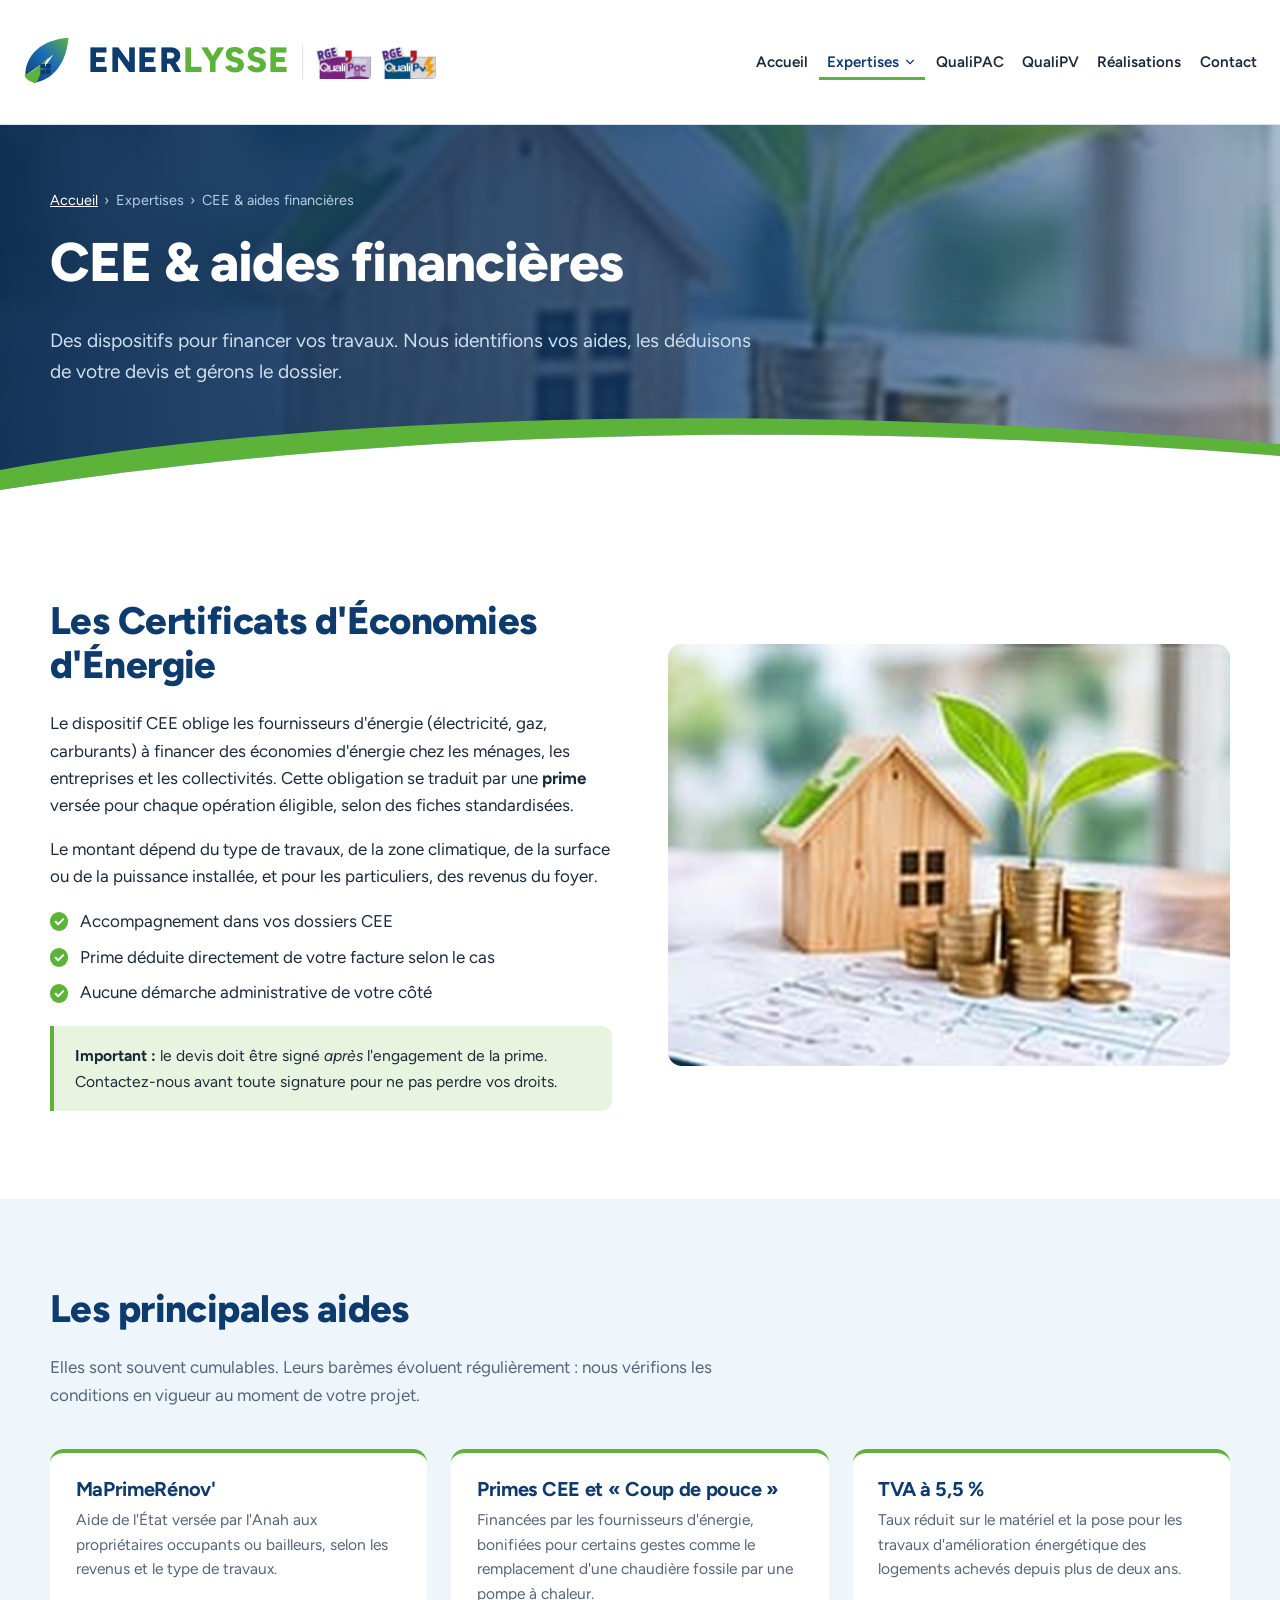
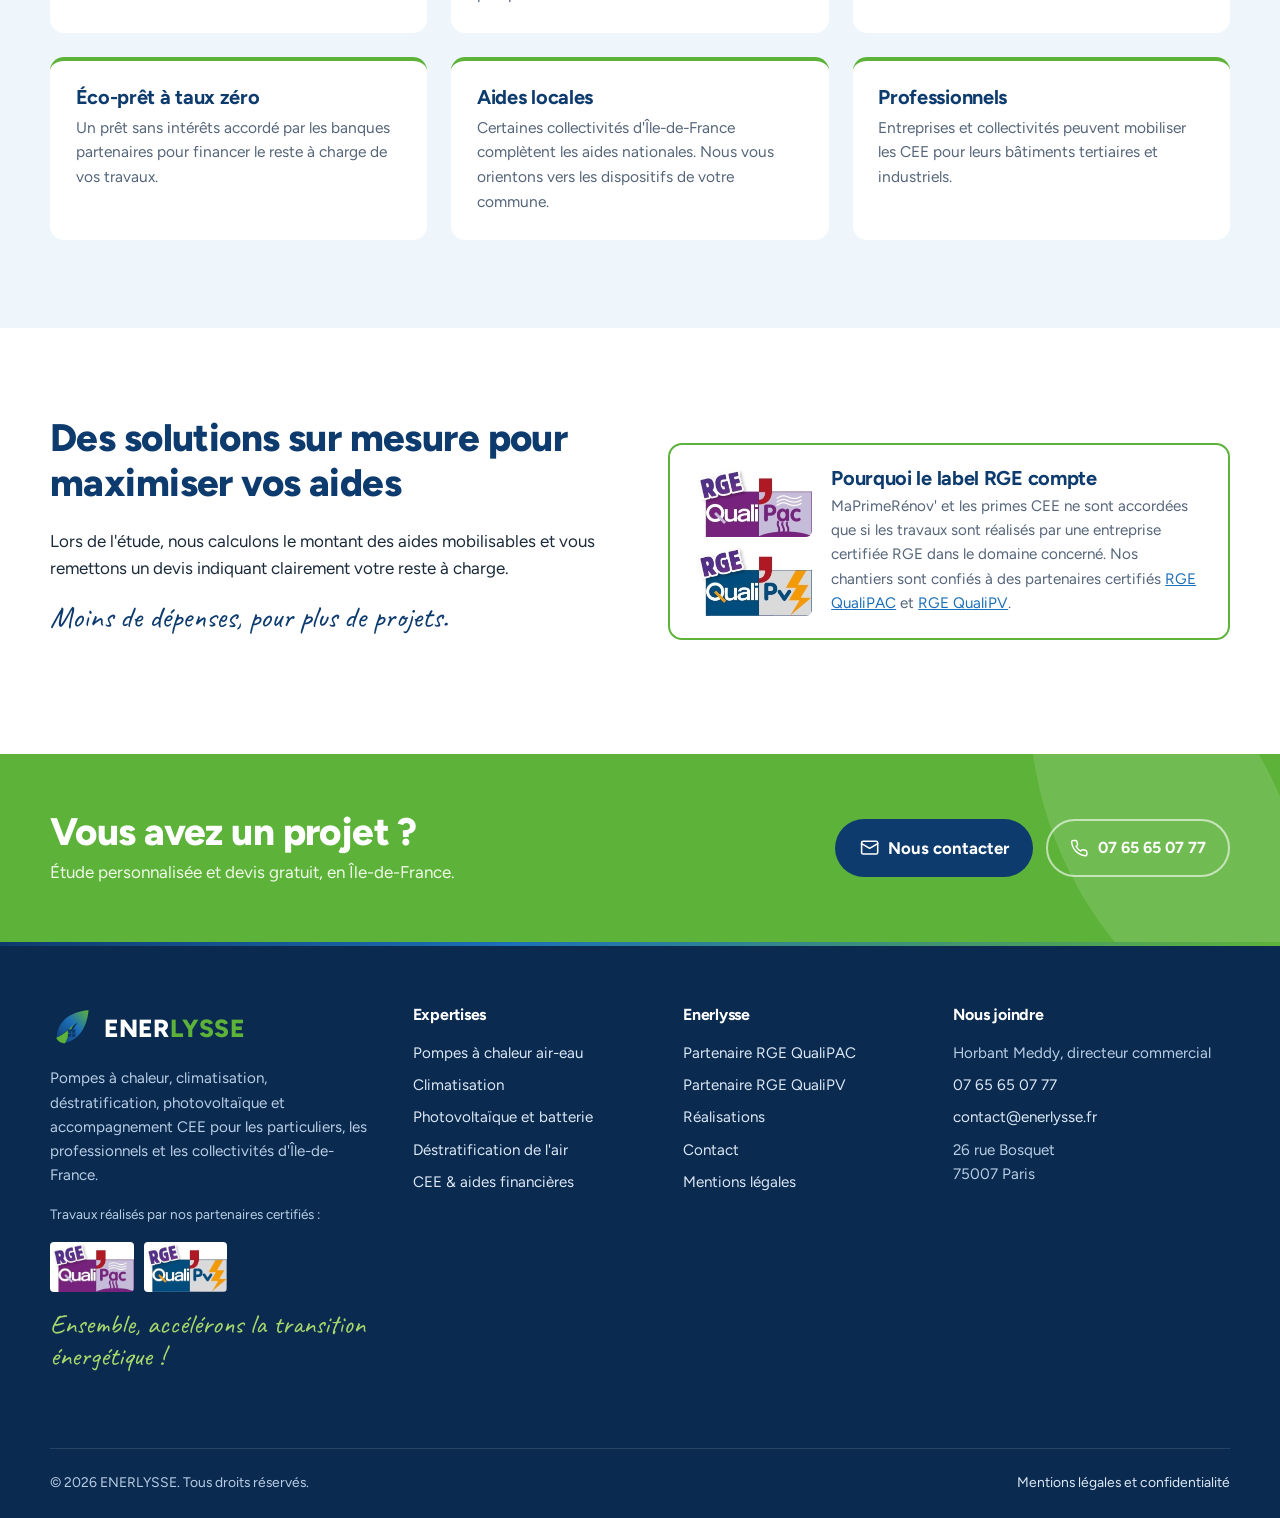
==== commit d79586a0: "Photos dans Pour quels bâtiments" ====
--- a/cee-aides.html
+++ b/cee-aides.html
@@ -14,7 +14,7 @@
 <link rel="preconnect" href="https://fonts.googleapis.com">
 <link rel="preconnect" href="https://fonts.gstatic.com" crossorigin>
 <link href="https://fonts.googleapis.com/css2?family=Caveat:wght@600&family=Figtree:wght@400;500;600;700;800&display=swap" rel="stylesheet">
-<link rel="stylesheet" href="assets/css/style.css">
+<link rel="stylesheet" href="assets/css/style.css?v=2026100804">
 </head>
 <body>
 <a class="skip-link" href="#contenu">Aller au contenu</a>
@@ -40,7 +40,7 @@
   </div>
 </header>
 <main id="contenu">
-<section class="page-hero has-img" style="background-image:url(assets/img/cee-maison.jpg)">
+<section class="page-hero has-img" style="background-image:url('https://images.unsplash.com/photo-1709080381729-965c62ab0471?auto=format&amp;fit=crop&amp;w=2000&amp;q=80'),url(assets/img/cee-maison.jpg)">
   <div class="wrap">
     <nav class="breadcrumb" aria-label="Fil d'Ariane"><a href="index.html">Accueil</a><span aria-hidden="true">›</span>Expertises<span aria-hidden="true">›</span>CEE & aides financières</nav>
     <h1>CEE & aides financières</h1>
@@ -64,7 +64,7 @@
       </ul>
       <div class="note"><strong>Important :</strong> le devis doit être signé <em>après</em> l'engagement de la prime. Contactez-nous avant toute signature pour ne pas perdre vos droits.</div>
     </div>
-    <div class="photo"><img src="assets/img/cee-maison.jpg" alt="Maquette de maison et pièces de monnaie symbolisant les économies" width="426" height="300"></div>
+    <div class="photo"><img src="https://images.unsplash.com/photo-1709080381729-965c62ab0471?auto=format&amp;fit=crop&amp;w=1200&amp;q=80" onerror="this.onerror=null;this.src='assets/img/cee-maison.jpg'" alt="Maquette de maison et pièces de monnaie symbolisant les économies" width="426" height="300"></div>
   </div>
 </section>
 
@@ -151,6 +151,6 @@
     </div>
   </div>
 </footer>
-<script src="assets/js/main.js"></script>
+<script src="assets/js/main.js?v=2026100801"></script>
 </body>
 </html>
--- a/assets/css/style.css
+++ b/assets/css/style.css
@@ -115,6 +115,8 @@
 }
 .main-nav .submenu { display: none; flex-direction: column; align-items: stretch; gap: 0; }
 .has-sub.open > .submenu { display: flex; }
+/* Pont invisible entre « Expertises » et la liste : le menu ne se ferme plus en descendant la souris */
+.submenu::before { content: ""; position: absolute; left: 0; right: 0; top: -10px; height: 10px; }
 .has-sub.open .chev { transform: rotate(180deg); }
 .submenu a { display: flex; flex-direction: column; align-items: flex-start; gap: 0; padding: .65rem .8rem; }
 .submenu small { font-weight: 500; color: var(--muted); font-size: .82rem; }
@@ -137,6 +139,7 @@
   .main-nav ul { flex-direction: column; align-items: stretch; }
   .main-nav a, .main-nav button { width: 100%; justify-content: space-between; padding: .9rem .6rem; font-size: 1.08rem; }
   .main-nav a[aria-current="page"], .main-nav .is-current > button { box-shadow: inset 4px 0 0 var(--green); border-radius: 0; }
+  .submenu::before { display: none; }
   .submenu { position: static; box-shadow: none; border: 0; border-left: 2px solid var(--line); border-radius: 0; margin-left: .6rem; padding: 0 0 0 .5rem; min-width: 0; }
   .nav-mobile-cta { display: block !important; margin-top: 1.5rem; }
 }
@@ -450,3 +453,64 @@
 @media (max-width: 1180px) { .header-rge img { height: 48px; } }
 @media (max-width: 520px) { :root { --header-h: 72px; } .header-rge img { height: 38px; } .header-rge-label { display: none; } }
 @media (max-width: 380px) { .header-rge img { height: 32px; } .brand-name { font-size: 1.15rem; } }
+
+/* Icônes dans les titres de cartes : taille fixe */
+.type h3 svg { width: 28px; height: 28px; flex: none; color: var(--green-dark); }
+
+/* Photos du matériel dans les cartes */
+.type-photo { aspect-ratio: 4 / 3; border-radius: 10px; overflow: hidden; background: var(--sky); margin-bottom: 1.1rem; }
+.type-photo img { width: 100%; height: 100%; object-fit: cover; }
+.type h3 { margin-top: .2rem; }
+/* Cartes à icône (onglet Déstratification) */
+.type-head { display: flex; align-items: center; gap: 1.1rem; margin-bottom: 1.1rem; }
+.type-head h3 { margin: 0; font-size: 1.2rem; }
+.type-ico { flex: none; display: grid; place-items: center; width: 84px; height: 84px; color: var(--blue); }
+.type-ico svg { width: 100%; height: 100%; }
+
+/* Carte partenaire */
+.partner-meta a { color: var(--navy); font-weight: 700; text-decoration: none; }
+.partner-install { border-top: 1px solid var(--line); margin-top: 1.2rem; padding-top: 1.2rem; }
+.partner-name { font-weight: 700; color: var(--ink); margin: 0 0 .2rem; }
+.partner-install .partner-num { margin-bottom: 1rem; }
+.partner-install { display: flex; align-items: center; gap: 1.2rem; flex-wrap: wrap; }
+.partner-install img { width: 160px; height: auto; border-radius: 6px; flex: none; }
+.partner-install > div { flex: 1 1 200px; }
+.partner-install .partner-num { margin-bottom: 0; }
+.partner-card .qual { margin-top: 1.2rem; }
+.types.four { grid-template-columns: repeat(4, 1fr); }
+@media (max-width: 1100px) { .types.four { grid-template-columns: repeat(2, 1fr); } }
+@media (max-width: 600px) { .types.four { grid-template-columns: 1fr; } }
+.section-sky .aid { background: #fff; }
+.video-frame iframe { position: absolute; inset: 0; width: 100%; height: 100%; border: 0; }
+.video-fallback { align-items: end; justify-items: start; text-align: left; padding: 1.5rem 1.6rem; background: linear-gradient(0deg, rgba(10,42,80,.85) 0%, rgba(10,42,80,.1) 60%), url("../img/batiment.jpg") center / cover; }
+.video-fallback p { font-size: 1.15rem; }
+
+/* ---------- Nom ENERLYSSE en grand dans l'en-tête ---------- */
+:root { --header-h: 104px; }
+.site-header .brand { gap: .75rem; }
+.site-header .brand img { width: 64px; height: 64px; }
+.site-header .brand-name { font-size: 2.4rem; letter-spacing: .02em; }
+@media (max-width: 1320px) { .site-header .brand-name { font-size: 2.1rem; } .site-header .brand img { width: 56px; height: 56px; } }
+@media (max-width: 1180px) { :root { --header-h: 92px; } .site-header .brand-name { font-size: 2.2rem; } }
+@media (max-width: 520px) { :root { --header-h: 76px; } .site-header .brand-name { font-size: 1.6rem; } .site-header .brand img { width: 42px; height: 42px; } .site-header .brand { gap: .45rem; } }
+@media (max-width: 380px) { .site-header .brand-name { font-size: 1.35rem; } .site-header .brand img { width: 36px; height: 36px; } }
+
+/* ---------- ENERLYSSE encore plus grand ---------- */
+:root { --header-h: 124px; }
+.site-header .brand img { width: 84px; height: 84px; }
+.site-header .brand-name { font-size: 3.2rem; }
+@media (max-width: 1440px) { .site-header .brand-name { font-size: 2.8rem; } .site-header .brand img { width: 74px; height: 74px; } .header-rge-label { display: none; } }
+@media (max-width: 1320px) { .site-header .brand-name { font-size: 2.5rem; } .site-header .brand img { width: 66px; height: 66px; } }
+@media (max-width: 1180px) { :root { --header-h: 104px; } .site-header .brand-name { font-size: 2.8rem; } .site-header .brand img { width: 70px; height: 70px; } }
+@media (max-width: 520px) { :root { --header-h: 84px; } .site-header .brand-name { font-size: 1.9rem; } .site-header .brand img { width: 48px; height: 48px; } .site-header .header-rge img { height: 30px; } }
+@media (max-width: 380px) { .site-header .brand-name { font-size: 1.6rem; } .site-header .brand img { width: 40px; height: 40px; } .site-header .header-rge img { height: 26px; } }
+/* En-tête plus large pour loger le grand nom sans rien couper */
+.site-header .header-inner { width: min(100% - 2.5rem, 1760px); gap: 1.2rem; }
+@media (max-width: 1800px) { .header-phone { display: none; } }
+@media (max-width: 1600px) { .site-header .main-nav a, .site-header .main-nav button { padding: .6rem .6rem; } }
+@media (max-width: 1440px) and (min-width: 1181px) { .site-header .header-rge img { height: 34px; } .site-header .header-rge { padding-left: .7rem; } }
+@media (max-width: 1366px) and (min-width: 1181px) { .site-header .brand-name { font-size: 2.2rem; } .site-header .brand img { width: 60px; height: 60px; } .site-header .main-nav a, .site-header .main-nav button { padding: .55rem .45rem; font-size: .95rem; } .site-header .header-inner { width: calc(100% - 2rem); gap: .8rem; } }
+@media (max-width: 1260px) and (min-width: 1181px) { .site-header .brand-name { font-size: 1.95rem; } .site-header .brand img { width: 52px; height: 52px; } .site-header .header-rge img { height: 30px; } }
+/* Mobile : le bouton menu doit rester visible */
+@media (max-width: 520px) { .site-header .header-inner { width: calc(100% - 1.5rem); gap: .5rem; } .site-header .brand-name { font-size: 1.55rem; } .site-header .brand img { width: 40px; height: 40px; } .site-header .brand { gap: .35rem; } .site-header .header-rge { padding-left: .4rem; gap: .25rem; } .site-header .header-rge img { height: 26px; } }
+@media (max-width: 380px) { .site-header .brand-name { font-size: 1.3rem; } .site-header .brand img { width: 34px; height: 34px; } .site-header .header-rge img { height: 22px; } }
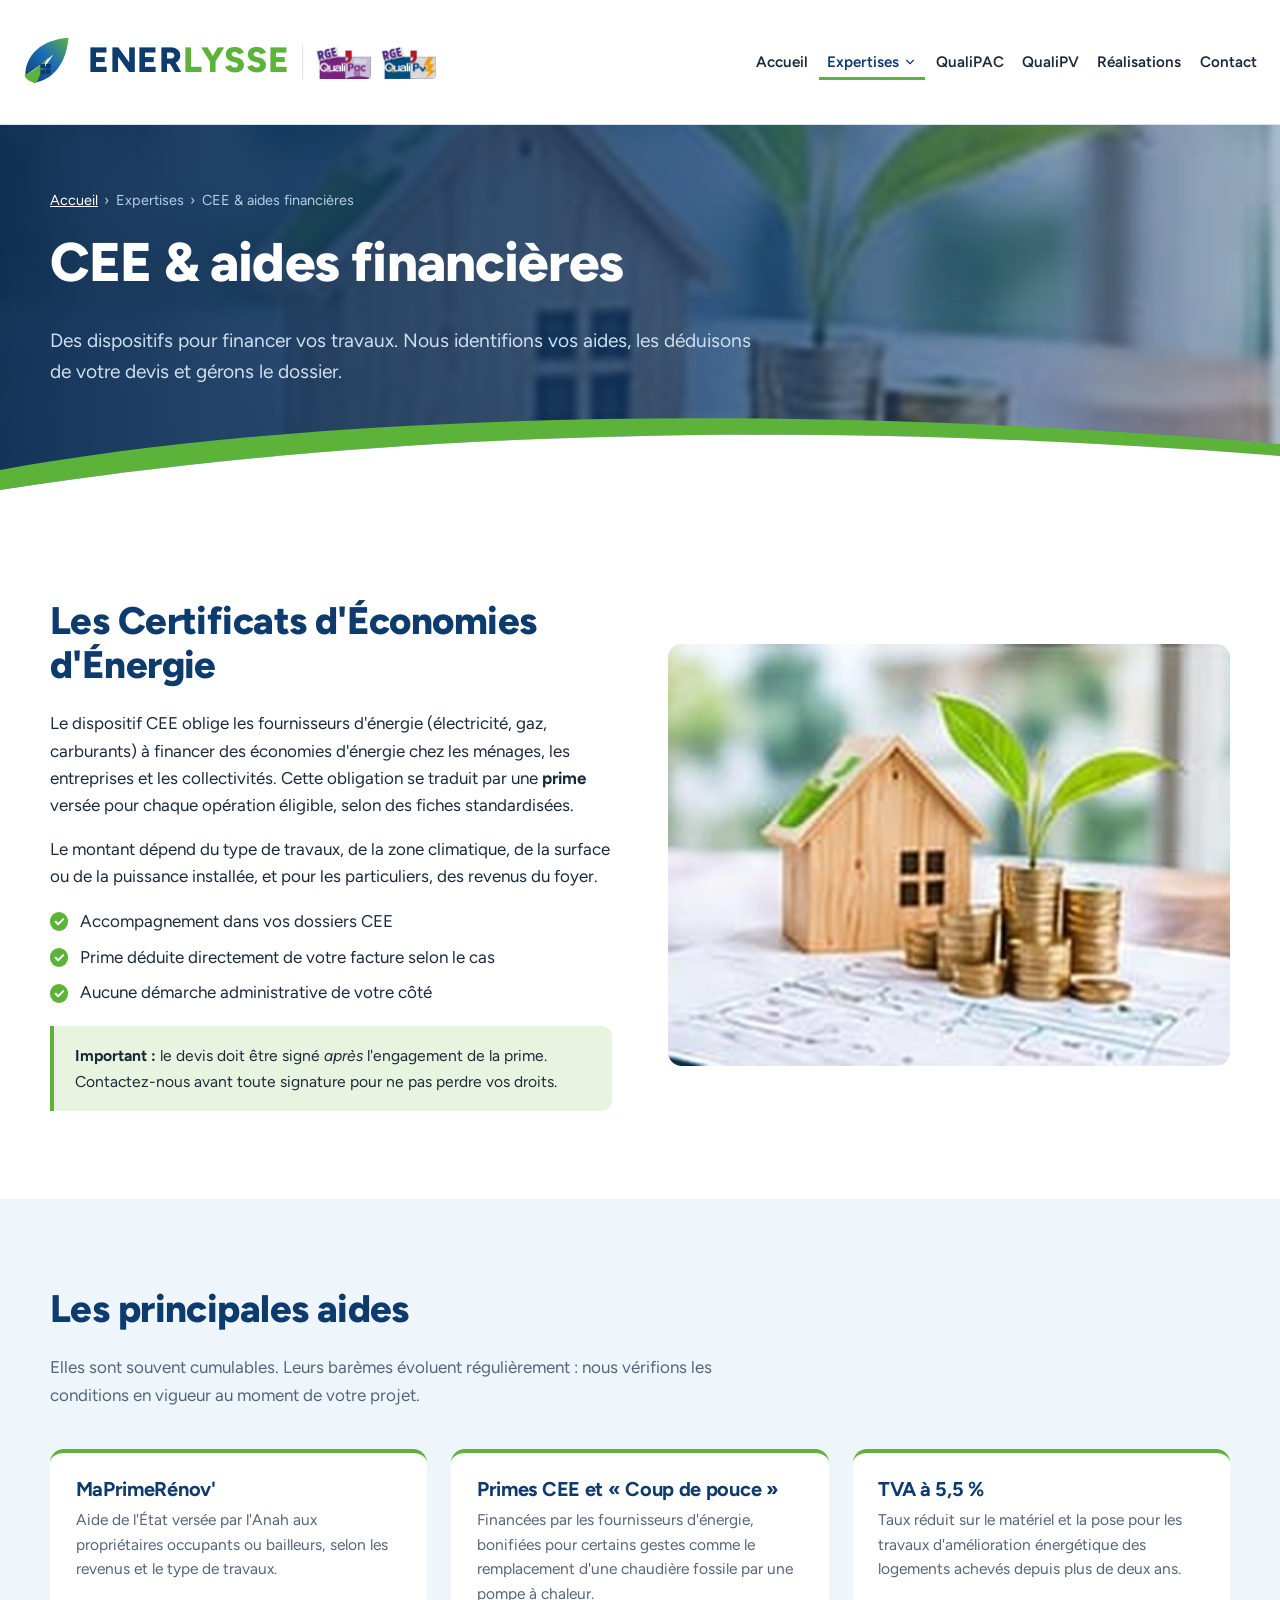
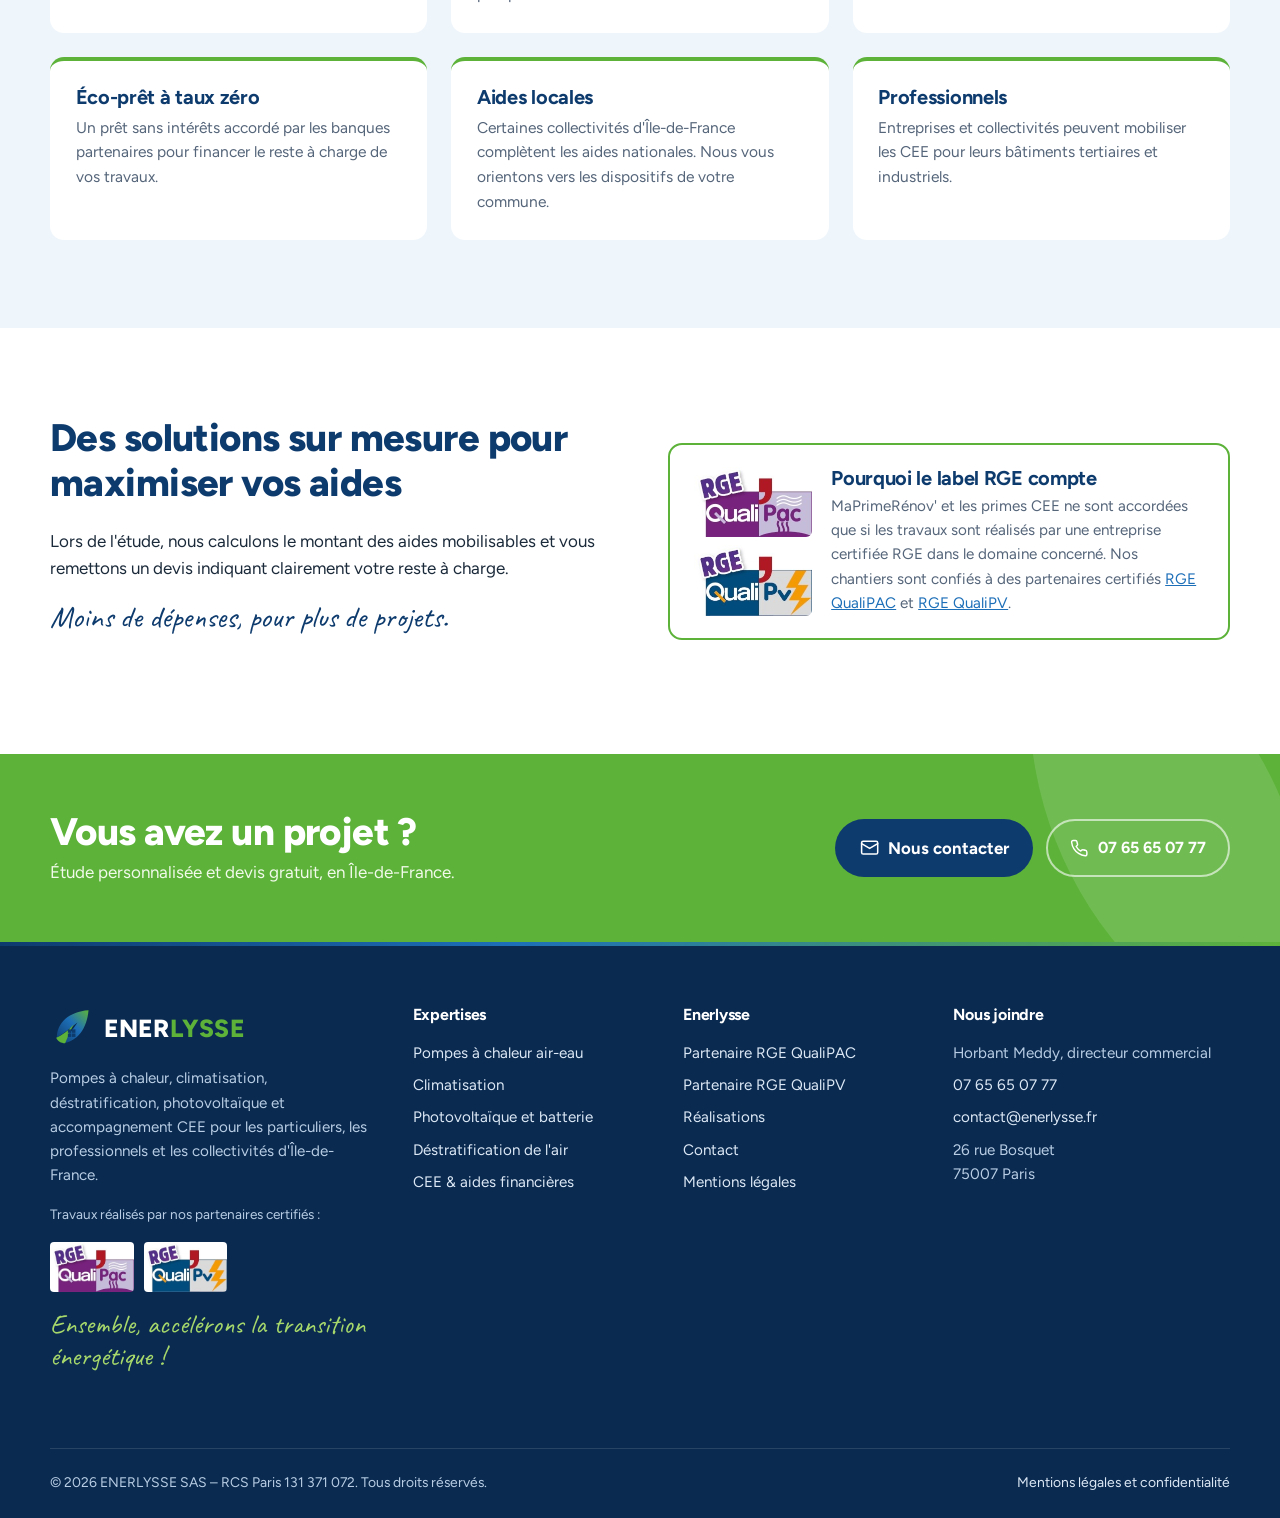
==== commit 7c391837: "Mentions légales : infos du Kbis (RCS Paris 131 371 072, SAS au capital de 1 000 €, EUID) Co-Authore" ====
--- a/cee-aides.html
+++ b/cee-aides.html
@@ -14,7 +14,7 @@
 <link rel="preconnect" href="https://fonts.googleapis.com">
 <link rel="preconnect" href="https://fonts.gstatic.com" crossorigin>
 <link href="https://fonts.googleapis.com/css2?family=Caveat:wght@600&family=Figtree:wght@400;500;600;700;800&display=swap" rel="stylesheet">
-<link rel="stylesheet" href="assets/css/style.css?v=2026100804">
+<link rel="stylesheet" href="assets/css/style.css?v=2026100805">
 </head>
 <body>
 <a class="skip-link" href="#contenu">Aller au contenu</a>
@@ -146,7 +146,7 @@
       </div>
     </div>
     <div class="footer-bottom">
-      <span>© <span id="year">2026</span> ENERLYSSE. Tous droits réservés.</span>
+      <span>© <span id="year">2026</span> ENERLYSSE SAS – RCS Paris 131 371 072. Tous droits réservés.</span>
       <a href="mentions-legales.html">Mentions légales et confidentialité</a>
     </div>
   </div>
--- a/assets/css/style.css
+++ b/assets/css/style.css
@@ -514,3 +514,9 @@
 /* Mobile : le bouton menu doit rester visible */
 @media (max-width: 520px) { .site-header .header-inner { width: calc(100% - 1.5rem); gap: .5rem; } .site-header .brand-name { font-size: 1.55rem; } .site-header .brand img { width: 40px; height: 40px; } .site-header .brand { gap: .35rem; } .site-header .header-rge { padding-left: .4rem; gap: .25rem; } .site-header .header-rge img { height: 26px; } }
 @media (max-width: 380px) { .site-header .brand-name { font-size: 1.3rem; } .site-header .brand img { width: 34px; height: 34px; } .site-header .header-rge img { height: 22px; } }
+
+/* ---------- ENERLYSSE en très grand dans le bandeau d'accueil ---------- */
+.hero-brand { margin: 0 0 1.2rem; font-size: clamp(3.2rem, 7.2vw, 6.6rem); font-weight: 800; line-height: .95; letter-spacing: .02em; color: #fff; }
+.hero-brand span { color: var(--green); }
+.hero .hero-brand + h1 { font-size: clamp(1.6rem, 2.6vw, 2.4rem); max-width: 22ch; }
+@media (max-width: 520px) { .hero-brand { font-size: clamp(2.6rem, 14vw, 3.6rem); margin-bottom: .8rem; } }
